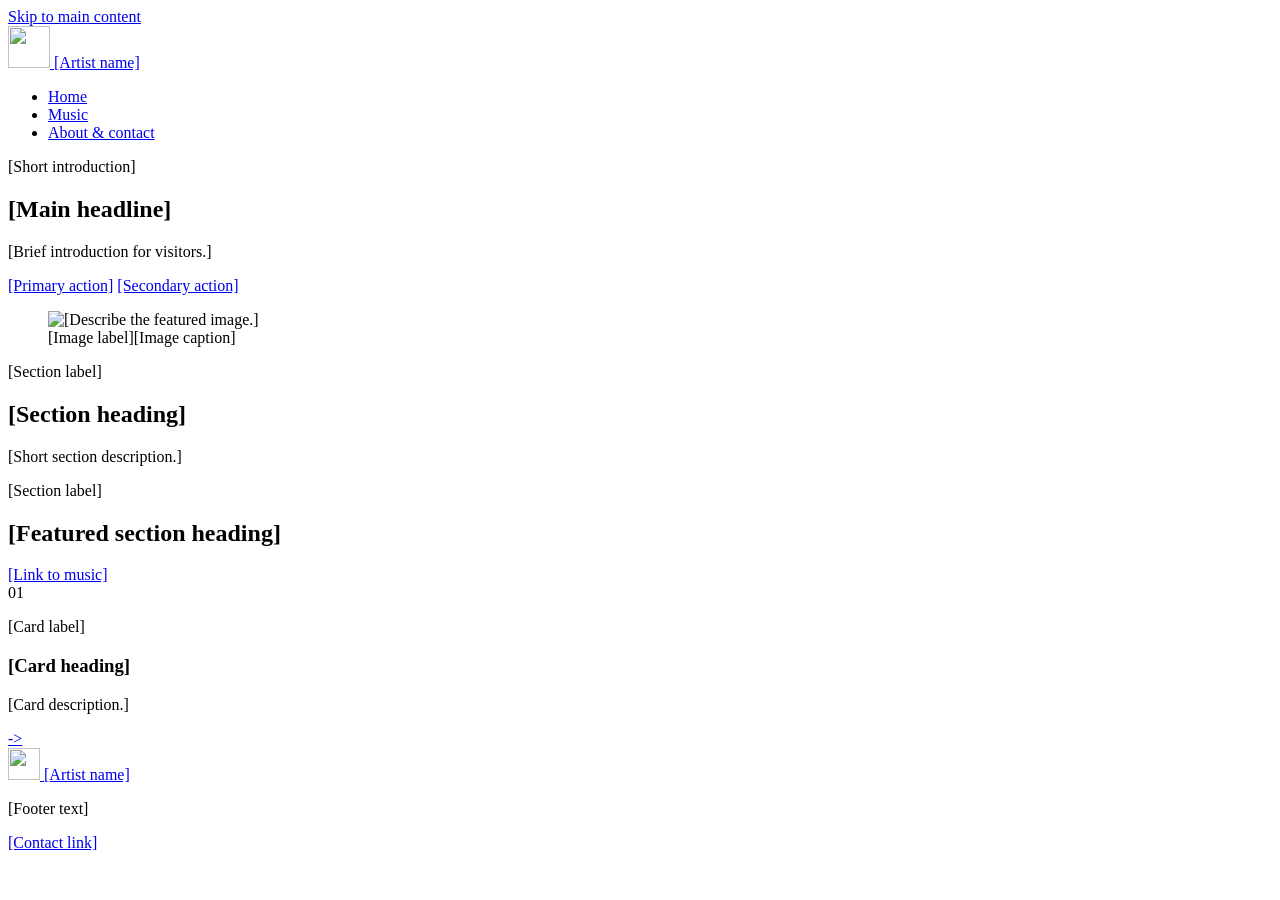
==== index.html @ bf61ad50 "create the template for index!" ====
<!DOCTYPE html>
<html lang="en">

<head>
    <meta charset="utf-8">
    <meta name="viewport" content="width=device-width, initial-scale=1">
    <meta name="theme-color" content="#080808">
    <title>[Artist name] | Home</title>
    <link rel="icon" href="Hundryd%20Logo%20Rounded%20Edge.png" type="image/png">
    <link rel="stylesheet" href="styles.css">
</head>

<body>
    <a class="skip-link" href="#main">Skip to main content</a>
    <header class="site-header">
        <a class="brand" href="index.html" aria-label="[Artist name] home">
            <img src="Hundryd%20Logo%20Rounded%20Edge.png" width="42" height="42" alt="">
            <span>[Artist name]</span>
        </a>
        <nav aria-label="Main navigation">
            <ul class="nav-list">
                <li><a href="index.html" aria-current="page">Home</a></li>
                <li><a href="music.html">Music</a></li>
                <li><a href="contact.html">About &amp; contact</a></li>
            </ul>
        </nav>
    </header>

    <main id="main">
        <section class="hero content-grid" aria-labelledby="hero-title">
            <div class="hero-copy">
                <p class="eyebrow">[Short introduction]</p>
                <h1 id="hero-title">[Main headline]</h1>
                <p class="hero-intro">[Brief introduction for visitors.]</p>
                <div class="button-row">
                    <a class="button button-primary" href="music.html">[Primary action]</a>
                    <a class="text-link" href="contact.html">[Secondary action]</a>
                </div>
            </div>
            <figure class="cover-figure">
                <img src="assets/hundryd-cover.svg" width="720" height="720" alt="[Describe the featured image.]"
                    fetchpriority="high">
                <figcaption><span>[Image label]</span><span>[Image caption]</span></figcaption>
            </figure>
        </section>

        <section class="intro-band" aria-labelledby="intro-title">
            <div>
                <p class="eyebrow">[Section label]</p>
                <h2 id="intro-title">[Section heading]</h2>
            </div>
            <p>[Short section description.]</p>
        </section>

        <section class="latest-section" aria-labelledby="latest-title">
            <div class="section-heading">
                <div>
                    <p class="eyebrow">[Section label]</p>
                    <h2 id="latest-title">[Featured section heading]</h2>
                </div>
                <a class="text-link" href="music.html">[Link to music]</a>
            </div>
            <div class="feature-card">
                <div class="feature-number" aria-hidden="true">01</div>
                <div>
                    <p class="card-kicker">[Card label]</p>
                    <h3>[Card heading]</h3>
                    <p>[Card description.]</p>
                </div>
                <a class="round-link" href="music.html" aria-label="[Describe destination]">
                    <span aria-hidden="true">-&gt;</span>
                </a>
            </div>
        </section>
    </main>

    <footer class="site-footer">
        <a class="brand brand-footer" href="index.html">
            <img src="Hundryd%20Logo%20Rounded%20Edge.png" width="32" height="32" alt="">
            <span>[Artist name]</span>
        </a>
        <p>[Footer text]</p>
        <a class="text-link" href="contact.html">[Contact link]</a>
    </footer>
</body>

</html>
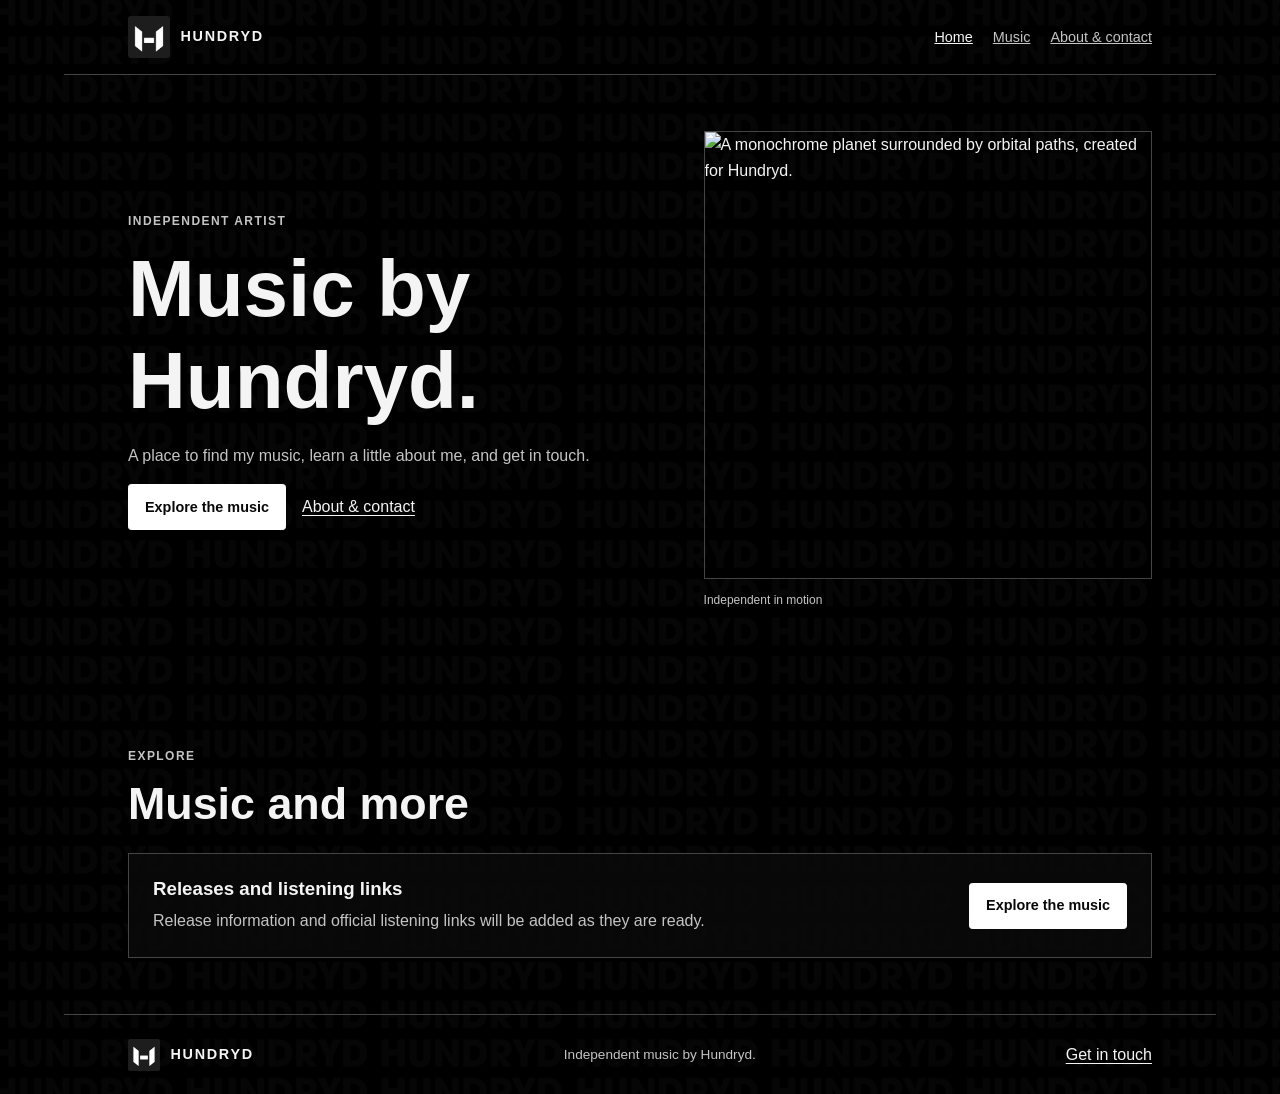
==== commit 46646f73: "add further data" ====
--- a/index.html
+++ b/index.html
@@ -5,7 +5,8 @@
     <meta charset="utf-8">
     <meta name="viewport" content="width=device-width, initial-scale=1">
     <meta name="theme-color" content="#080808">
-    <title>[Artist name] | Home</title>
+    <meta name="description" content="The official home for Hundryd's independent music.">
+    <title>Hundryd | Independent Music</title>
     <link rel="icon" href="Hundryd%20Logo%20Rounded%20Edge.png" type="image/png">
     <link rel="stylesheet" href="styles.css">
 </head>
@@ -13,9 +14,9 @@
 <body>
     <a class="skip-link" href="#main">Skip to main content</a>
     <header class="site-header">
-        <a class="brand" href="index.html" aria-label="[Artist name] home">
+        <a class="brand" href="index.html" aria-label="Hundryd home">
             <img src="Hundryd%20Logo%20Rounded%20Edge.png" width="42" height="42" alt="">
-            <span>[Artist name]</span>
+            <span>HUNDRYD</span>
         </a>
         <nav aria-label="Main navigation">
             <ul class="nav-list">
@@ -29,47 +30,34 @@
     <main id="main">
         <section class="hero content-grid" aria-labelledby="hero-title">
             <div class="hero-copy">
-                <p class="eyebrow">[Short introduction]</p>
-                <h1 id="hero-title">[Main headline]</h1>
-                <p class="hero-intro">[Brief introduction for visitors.]</p>
+                <p class="eyebrow">Independent artist</p>
+                <h1 id="hero-title">Music by Hundryd.</h1>
+                <p class="hero-intro">A place to find my music, learn a little about me, and get in touch.</p>
                 <div class="button-row">
-                    <a class="button button-primary" href="music.html">[Primary action]</a>
-                    <a class="text-link" href="contact.html">[Secondary action]</a>
+                    <a class="button button-primary" href="music.html">Explore the music</a>
+                    <a class="text-link" href="contact.html">About &amp; contact</a>
                 </div>
             </div>
             <figure class="cover-figure">
-                <img src="assets/hundryd-cover.svg" width="720" height="720" alt="[Describe the featured image.]"
-                    fetchpriority="high">
-                <figcaption><span>[Image label]</span><span>[Image caption]</span></figcaption>
+                <img src="assets/hundryd-cover.svg" width="640" height="640"
+                    alt="A monochrome planet surrounded by orbital paths, created for Hundryd." fetchpriority="high">
+                <figcaption>Independent in motion</figcaption>
             </figure>
-        </section>
-
-        <section class="intro-band" aria-labelledby="intro-title">
-            <div>
-                <p class="eyebrow">[Section label]</p>
-                <h2 id="intro-title">[Section heading]</h2>
-            </div>
-            <p>[Short section description.]</p>
         </section>
 
         <section class="latest-section" aria-labelledby="latest-title">
             <div class="section-heading">
                 <div>
-                    <p class="eyebrow">[Section label]</p>
-                    <h2 id="latest-title">[Featured section heading]</h2>
+                    <p class="eyebrow">Explore</p>
+                    <h2 id="latest-title">Music and more</h2>
                 </div>
-                <a class="text-link" href="music.html">[Link to music]</a>
             </div>
             <div class="feature-card">
-                <div class="feature-number" aria-hidden="true">01</div>
                 <div>
-                    <p class="card-kicker">[Card label]</p>
-                    <h3>[Card heading]</h3>
-                    <p>[Card description.]</p>
+                    <h3>Releases and listening links</h3>
+                    <p>Release information and official listening links will be added as they are ready.</p>
                 </div>
-                <a class="round-link" href="music.html" aria-label="[Describe destination]">
-                    <span aria-hidden="true">-&gt;</span>
-                </a>
+                <a class="button button-primary" href="music.html">Explore the music</a>
             </div>
         </section>
     </main>
@@ -77,11 +65,11 @@
     <footer class="site-footer">
         <a class="brand brand-footer" href="index.html">
             <img src="Hundryd%20Logo%20Rounded%20Edge.png" width="32" height="32" alt="">
-            <span>[Artist name]</span>
+            <span>HUNDRYD</span>
         </a>
-        <p>[Footer text]</p>
-        <a class="text-link" href="contact.html">[Contact link]</a>
+        <p>Independent music by Hundryd.</p>
+        <a class="text-link" href="contact.html">Get in touch</a>
     </footer>
 </body>
 
-</html>+</html>
--- a/styles.css
+++ b/styles.css
@@ -0,0 +1,326 @@
+:root {
+    color-scheme: dark;
+    font: 1rem/1.6 "Segoe UI", Arial, sans-serif;
+    color: #f4f4f4;
+    background: #080808;
+    --bg: #080808;
+    --panel: #141414;
+    --text: #f4f4f4;
+    --muted: #c4c4c4;
+    --line: #454545;
+    --width: 72rem;
+    --gutter: clamp(1.25rem, 5vw, 4.5rem);
+}
+
+* { box-sizing: border-box; }
+
+html {
+    min-width: 20rem;
+    scroll-behavior: smooth;
+}
+
+body {
+    min-height: 100vh;
+    margin: 0;
+    background: linear-gradient(rgb(0 0 0 / 48%), rgb(0 0 0 / 48%)),
+        url("Hundryd%20Background%20no%20Picture.jpg") center top / 100% auto repeat-y,
+        var(--bg);
+}
+
+img { display: block; max-width: 100%; height: auto; }
+a { color: inherit; }
+
+a:focus-visible,
+button:focus-visible,
+input:focus-visible,
+select:focus-visible,
+textarea:focus-visible,
+.table-scroll:focus-visible {
+    outline: 2px solid #fff;
+    outline-offset: 3px;
+}
+
+.skip-link {
+    position: absolute;
+    z-index: 1;
+    top: .5rem;
+    left: var(--gutter);
+    padding: .5rem .75rem;
+    transform: translateY(-150%);
+    color: var(--bg);
+    background: #fff;
+}
+
+.skip-link:focus { transform: translateY(0); }
+
+.site-header,
+.site-footer,
+.content-grid,
+.page-main,
+.intro-band,
+.latest-section {
+    max-width: var(--width);
+    margin-inline: auto;
+    padding-inline: var(--gutter);
+}
+
+.site-header,
+.site-footer {
+    display: flex;
+    align-items: center;
+    justify-content: space-between;
+    gap: 1rem;
+    padding-block: 1rem;
+}
+
+.site-header { border-bottom: 1px solid var(--line); }
+.site-footer { min-height: 5rem; border-top: 1px solid var(--line); }
+.site-footer > p { margin: 0; color: var(--muted); font-size: .85rem; }
+
+.brand {
+    display: inline-flex;
+    align-items: center;
+    gap: .65rem;
+    color: var(--text);
+    font-size: .9rem;
+    font-weight: 700;
+    letter-spacing: .12em;
+    text-decoration: none;
+}
+
+.nav-list {
+    display: flex;
+    flex-wrap: wrap;
+    gap: 1.25rem;
+    margin: 0;
+    padding: 0;
+    list-style: none;
+}
+
+.nav-list a { color: var(--muted); font-size: .9rem; }
+.nav-list a:hover,
+.nav-list a[aria-current="page"] { color: var(--text); }
+
+.content-grid,
+.page-main { padding-block: 3.5rem 5rem; }
+
+.hero {
+    display: grid;
+    grid-template-columns: 1fr .85fr;
+    align-items: center;
+    gap: 3rem;
+}
+
+h1, h2, h3, p { margin-block-start: 0; }
+h1, h2, h3 { line-height: 1.15; }
+
+.eyebrow,
+.card-kicker {
+    margin: 0 0 .75rem;
+    color: var(--muted);
+    font-size: .75rem;
+    font-weight: 700;
+    letter-spacing: .12em;
+    text-transform: uppercase;
+}
+
+.hero h1,
+.page-heading h1 {
+    max-width: 14ch;
+    margin-block-end: 1rem;
+    font-size: clamp(2.75rem, 7vw, 5rem);
+}
+
+.hero-intro,
+.page-heading > p:last-child,
+.intro-band > p,
+.feature-card p:last-child,
+.callout p:last-child,
+.about-grid p:not(.eyebrow),
+.contact-intro p:last-child { color: var(--muted); }
+
+.hero-intro,
+.page-heading > p:last-child { max-width: 38rem; }
+
+.button-row,
+.section-heading {
+    display: flex;
+    flex-wrap: wrap;
+    align-items: center;
+    gap: 1rem;
+}
+
+.button {
+    display: inline-flex;
+    min-height: 2.8rem;
+    align-items: center;
+    justify-content: center;
+    padding: .65rem 1rem;
+    border: 1px solid #fff;
+    border-radius: .2rem;
+    font: inherit;
+    font-size: .9rem;
+    font-weight: 700;
+    text-decoration: none;
+    cursor: pointer;
+}
+
+.button-primary { color: var(--bg); background: #fff; }
+.button-primary:hover { background: #ddd; }
+.text-link { color: var(--text); text-underline-offset: .2em; }
+
+.cover-figure { width: min(100%, 32rem); margin: 0 auto; }
+.cover-figure img { width: 100%; border: 1px solid var(--line); }
+.cover-figure figcaption {
+    display: flex;
+    flex-wrap: wrap;
+    justify-content: space-between;
+    gap: .5rem 1rem;
+    margin-block-start: .75rem;
+    color: var(--muted);
+    font-size: .75rem;
+}
+
+.intro-band {
+    display: grid;
+    grid-template-columns: 1fr .8fr;
+    align-items: end;
+    gap: 2rem;
+    padding-block: 3.5rem;
+    border-block: 1px solid var(--line);
+}
+
+.intro-band h2,
+.section-heading h2,
+.callout h2,
+.about-grid h2,
+.contact-intro h2 {
+    margin-block-end: 0;
+    font-size: clamp(1.8rem, 4vw, 2.8rem);
+}
+
+.latest-section,
+.release-section { padding-block: 3.5rem; }
+.section-heading { justify-content: space-between; margin-block-end: 1.5rem; }
+.section-note,
+.table-note { color: var(--muted); font-size: .9rem; }
+
+.feature-card,
+.callout {
+    display: flex;
+    align-items: center;
+    justify-content: space-between;
+    gap: 1.5rem;
+    padding: 1.5rem;
+    border: 1px solid var(--line);
+    background: rgb(10 10 10 / 88%);
+}
+
+.feature-number { color: var(--muted); font-size: 2.5rem; font-weight: 700; }
+.feature-card h3 { margin-block-end: .5rem; }
+.feature-card p:last-child,
+.callout p:last-child { margin-block-end: 0; }
+
+.round-link {
+    display: grid;
+    width: 2.75rem;
+    height: 2.75rem;
+    flex: 0 0 auto;
+    place-items: center;
+    border: 1px solid var(--line);
+    border-radius: 50%;
+    text-decoration: none;
+}
+
+.page-heading { max-width: 55rem; padding-block-end: 2.5rem; border-bottom: 1px solid var(--line); }
+.page-heading > p:last-child { margin-block-end: 0; }
+
+.table-scroll {
+    overflow-x: auto;
+    border: 1px solid var(--line);
+    background: rgb(10 10 10 / 90%);
+}
+
+.release-table { width: 100%; min-width: 38rem; border-collapse: collapse; text-align: left; }
+.release-table caption { padding: 1rem; color: var(--muted); text-align: left; }
+.release-table th,
+.release-table td { padding: 1rem; border-top: 1px solid var(--line); vertical-align: top; }
+.release-table thead th { color: var(--muted); font-size: .8rem; text-transform: uppercase; }
+
+.release-status {
+    display: inline-block;
+    padding: .15rem .6rem;
+    border: 1px solid var(--line);
+    border-radius: 99rem;
+    color: var(--text);
+    font-size: .8rem;
+}
+
+.muted,
+.table-note { color: var(--muted); }
+.table-note { margin-block: .75rem 0; }
+
+.about-grid,
+.contact-section {
+    display: grid;
+    grid-template-columns: .75fr 1fr;
+    gap: 2.5rem;
+    max-width: 58rem;
+    padding-block: 3.5rem;
+}
+
+.about-grid { border-bottom: 1px solid var(--line); }
+.about-marker {
+    display: grid;
+    width: min(100%, 8rem);
+    aspect-ratio: 1;
+    place-items: center;
+    border: 1px solid var(--line);
+    border-radius: 50%;
+    color: var(--muted);
+}
+
+.about-marker span { font-size: 2.5rem; }
+.contact-form { display: grid; gap: 1rem; }
+.form-field { display: grid; gap: .4rem; }
+.form-field label { font-weight: 600; }
+
+.form-field input,
+.form-field select,
+.form-field textarea {
+    width: 100%;
+    min-height: 2.8rem;
+    padding: .7rem;
+    border: 1px solid #666;
+    border-radius: .15rem;
+    color: var(--text);
+    background: var(--panel);
+    font: inherit;
+}
+
+.form-field textarea { min-height: 8rem; resize: vertical; }
+.field-hint,
+.form-note { color: var(--muted); font-size: .85rem; }
+.contact-form .button { justify-self: start; }
+
+@media (max-width: 48rem) {
+    .hero,
+    .intro-band,
+    .about-grid,
+    .contact-section { grid-template-columns: 1fr; gap: 1.5rem; }
+}
+
+@media (max-width: 36rem) {
+    .site-header,
+    .site-footer { align-items: flex-start; flex-direction: column; }
+    .nav-list { gap: 1rem; }
+    .section-heading,
+    .feature-card,
+    .callout { align-items: flex-start; flex-direction: column; }
+    .content-grid,
+    .page-main { padding-block: 2.5rem 3.5rem; }
+}
+
+@media (prefers-reduced-motion: reduce) {
+    html { scroll-behavior: auto; }
+}
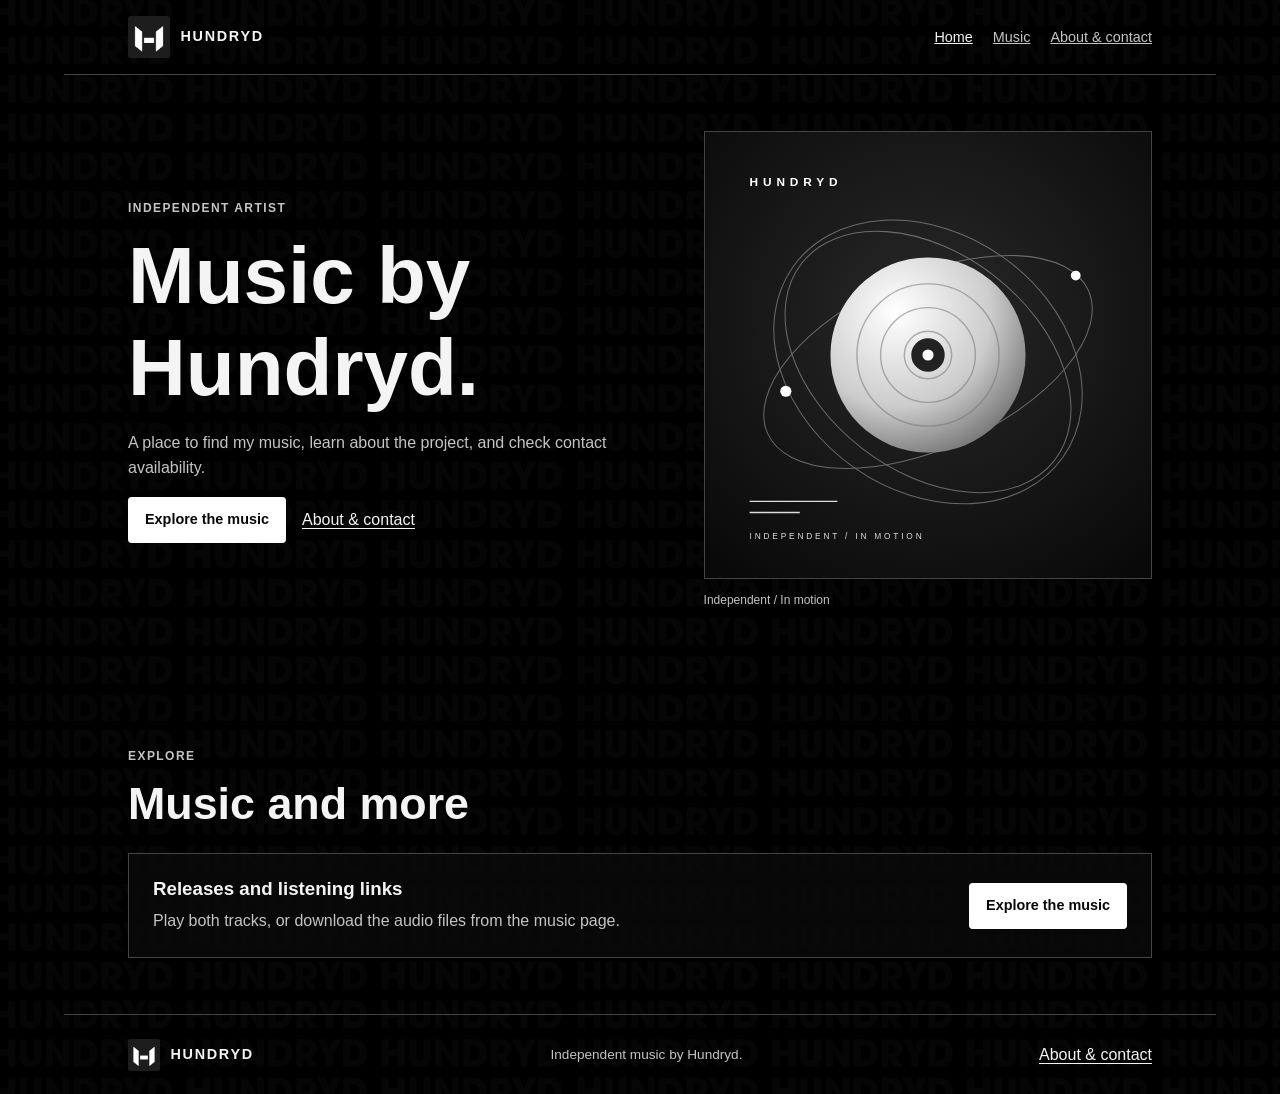
==== commit 42e04393: "code clean up and image reorg" ====
--- a/index.html
+++ b/index.html
@@ -7,7 +7,7 @@
     <meta name="theme-color" content="#080808">
     <meta name="description" content="The official home for Hundryd's independent music.">
     <title>Hundryd | Independent Music</title>
-    <link rel="icon" href="Hundryd%20Logo%20Rounded%20Edge.png" type="image/png">
+    <link rel="icon" href="assets/Hundryd%20Logo%20Rounded%20Edge.png" type="image/png">
     <link rel="stylesheet" href="styles.css">
 </head>
 
@@ -15,7 +15,7 @@
     <a class="skip-link" href="#main">Skip to main content</a>
     <header class="site-header">
         <a class="brand" href="index.html" aria-label="Hundryd home">
-            <img src="Hundryd%20Logo%20Rounded%20Edge.png" width="42" height="42" alt="">
+            <img src="assets/Hundryd%20Logo%20Rounded%20Edge.png" width="42" height="42" alt="">
             <span>HUNDRYD</span>
         </a>
         <nav aria-label="Main navigation">
@@ -32,7 +32,8 @@
             <div class="hero-copy">
                 <p class="eyebrow">Independent artist</p>
                 <h1 id="hero-title">Music by Hundryd.</h1>
-                <p class="hero-intro">A place to find my music, learn a little about me, and get in touch.</p>
+                <p class="hero-intro">A place to find my music, learn about the project, and check contact availability.
+                </p>
                 <div class="button-row">
                     <a class="button button-primary" href="music.html">Explore the music</a>
                     <a class="text-link" href="contact.html">About &amp; contact</a>
@@ -40,8 +41,8 @@
             </div>
             <figure class="cover-figure">
                 <img src="assets/hundryd-cover.svg" width="640" height="640"
-                    alt="A monochrome planet surrounded by orbital paths, created for Hundryd." fetchpriority="high">
-                <figcaption>Independent in motion</figcaption>
+                    alt="A monochrome planet surrounded by orbital paths." fetchpriority="high">
+                <figcaption>Independent / In motion</figcaption>
             </figure>
         </section>
 
@@ -55,7 +56,7 @@
             <div class="feature-card">
                 <div>
                     <h3>Releases and listening links</h3>
-                    <p>Release information and official listening links will be added as they are ready.</p>
+                    <p>Play both tracks, or download the audio files from the music page.</p>
                 </div>
                 <a class="button button-primary" href="music.html">Explore the music</a>
             </div>
@@ -64,12 +65,12 @@
 
     <footer class="site-footer">
         <a class="brand brand-footer" href="index.html">
-            <img src="Hundryd%20Logo%20Rounded%20Edge.png" width="32" height="32" alt="">
+            <img src="assets/Hundryd%20Logo%20Rounded%20Edge.png" width="32" height="32" alt="">
             <span>HUNDRYD</span>
         </a>
         <p>Independent music by Hundryd.</p>
-        <a class="text-link" href="contact.html">Get in touch</a>
+        <a class="text-link" href="contact.html">About &amp; contact</a>
     </footer>
 </body>
 
-</html>
+</html>
